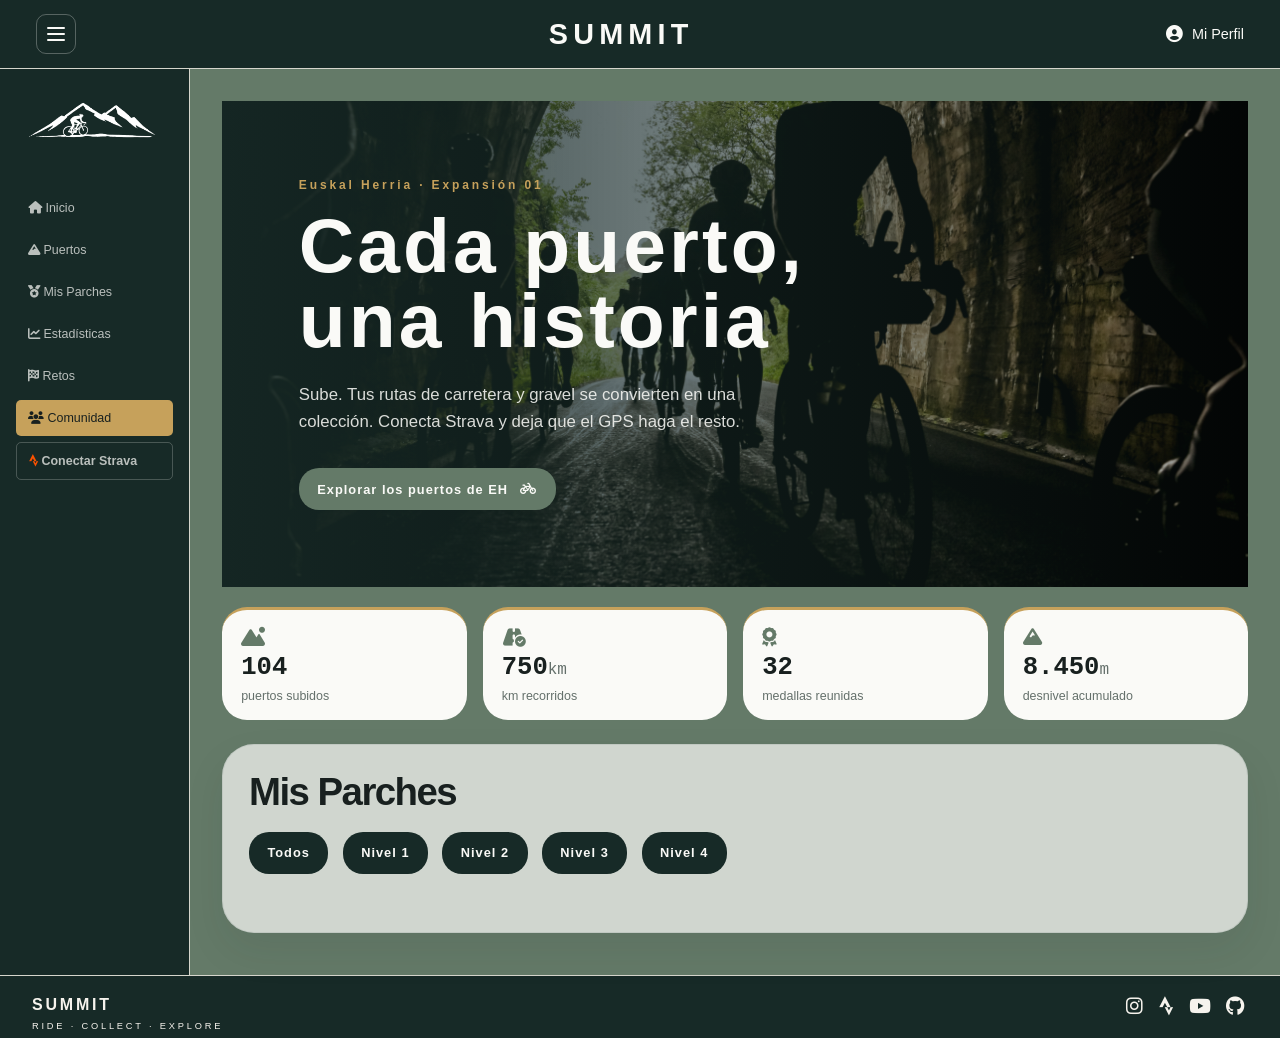
==== src/comunidad/comunidad.html @ 613aec41 "👍" ====
<!DOCTYPE html>

<html>

<head>
    <title>SUMMIT</title>
    <link rel="icon" href="../../images/logo/summit_logo_filled.png">
    <link rel="stylesheet" href="stylesComunidad.css">
    <link rel="stylesheet" href="https://cdnjs.cloudflare.com/ajax/libs/font-awesome/6.5.2/css/all.min.css">
</head>

<body>
    <header>
        <button class="menu-toggle" type="button" aria-label="Abrir menú" aria-expanded="false">
            <span></span>
            <span></span>
            <span></span>
        </button>

        <div class="titulo_header">
            <h1>SUMMIT</h1>
        </div>

        <div class="miPerfil_header">
            <i class="fa-solid fa-circle-user"></i>
            <p>Mi Perfil</p>
        </div>
    </header>

    <main>
        <aside class="sidebar">
            <div class="logo">
                <img class="logo_sidebar" src="../../images/logo/summit_logo3.png">
            </div>
            <div class="links">
                <a href="../inicio/indexInicio.html" aria-current="page">
                    <i class="fa-solid fa-house"></i>
                    <span>Inicio</span>
                </a>
                <a href="../puertos/puertos.html" target="_self">
                    <i class="fa-solid fa-mountain"></i>
                    <span>Puertos</span>
                </a>

                <a href="#">
                    <i class="fa-solid fa-medal"></i>
                    <span>Mis Parches</span>
                </a>

                <a href="#">
                    <i class="fa-solid fa-chart-line"></i>
                    <span>Estadísticas</span>
                </a>

                <a href="../retos/retos.html">
                    <i class="fa-solid fa-flag-checkered"></i>
                    <span>Retos</span>
                </a>

                <a class="is-active" href="#">
                    <i class="fa-solid fa-users"></i>
                    <span>Comunidad</span>
                </a>

                <a class="sidebar-strava" href="https://www.strava.com" aria-label="Conectar Strava" target="_blank">
                    <i class="fa-brands fa-strava"></i>
                    <span>Conectar Strava</span>
                </a>
            </div>
        </aside>

        <section class="main-content">
            <div class="banner">
                <p class="banner-kicker">Euskal Herria · Expansión 01</p>
                <h1>Cada puerto,<br>una historia</h1>
                <p class="banner-copy">Sube. Tus rutas de carretera y gravel se convierten en una
                    colección. Conecta Strava y deja que el GPS haga el resto.</p>
                <a class="banner-button" href="../puertos/puertos.html" target="_self">Explorar los puertos de EH <i
                        class="fa-solid fa-bicycle"></i></a>
            </div>

            <div class="recuadros" id="stats">
                <div class="stat-tile">
                    <i class="fa-solid fa-mountain-sun"></i>
                    <span class="stat-valor">104</span>
                    <span class="stat-label">puertos subidos</span>
                </div>

                <div class="stat-tile">
                    <i class="fa-solid fa-road-circle-check"></i>
                    <span class="stat-valor">750<small>km</small></span>
                    <span class="stat-label">km recorridos</span>
                </div>

                <div class="stat-tile">
                    <i class="fa-solid fa-award"></i>
                    <span class="stat-valor">32</span>
                    <span class="stat-label">medallas reunidas</span>
                </div>

                <div class="stat-tile">
                    <i class="fa-solid fa-mountain"></i>
                    <span class="stat-valor">8.450<small>m</small></span>
                    <span class="stat-label">desnivel acumulado</span>
                </div>
            </div>

            <div class="miColeccion">
                <div class="misParches">
                    <h2>Mis Parches</h2>
                    <div class="filtroNiveles">
                        <a class="levelAll-button" href="#todos">Todos</a>
                        <a class="levelOne-button" href="#nivel1">Nivel 1</a>
                        <a class="levelTwo-button" href="#nivel2">Nivel 2</a>
                        <a class="levelThree-button" href="#nivel3">Nivel 3</a>
                        <a class="levelFour-button" href="#nivel4">Nivel 4</a>
                    </div>

                    <div class="parches" id="parchesContainer" aria-live="polite"></div>
                </div>
            </div>
        </section>


    </main>

    <footer>
        <h1>SUMMIT</h1>
        <p>RIDE · COLLECT · EXPLORE</p>

        <div class="social-links">
            <a href="https://www.instagram.com" aria-label="Instagram" target="_blank">
                <i class="fa-brands fa-instagram"></i>
            </a>

            <a href="https://www.strava.com" aria-label="strava" target="blank">
                <i class="fa-brands fa-strava"></i>
            </a>

            <a href="https://www.youtube.com" aria-label="youtube" target="_blank">
                <i class="fa-brands fa-youtube"></i>
            </a>

            <a href="https://github.com/maialenBarredo" aria-label="github" target="_blank">
                <i class="fa-brands fa-github"></i>
            </a>
        </div>
    </footer>
    <script src="app.js"></script>
</body>

</html>
---- src/comunidad/stylesComunidad.css ----
:root {
    /* Se define la raíz del documento para guardar variables globales reutilizables. */
    /* COLORES PRINCIPALES */
    /* Agrupa los colores base del tema principal. */

    --color-forest: #172A27;
    /* Verde oscuro principal usado en los fondos de la app. */
    --color-mountain: #647A68;
    /* Verde medio para fondos secundarios o áreas de contenido. */
    --color-stone: #8B918C;
    /* Color gris cálido para detalles y elementos neutros. */
    --color-cream: #F3F1EA;
    /* Fondo claro tipo crema del diseño. */
    --color-snow: #FAFAF7;
    /* Blanco casi puro para texto sobre fondos oscuros. */
    --color-charcoal: #18201F;
    /* Color casi negro para texto principal. */


    /* COLORES DE ACENTO */
    /* Se definen tonos de acento para destacados visuales. */

    --color-terracotta: #C97852;
    /* Terracota para elementos de alerta o contraste. */
    --color-ochre: #C6A15B;
    /* Ocre para puntos de atención más suaves. */


    /* NIVELES DE PUERTOS */
    /* Colores asociados a dificultad de rutas o puertos. */

    --level-1: #8FA58A;
    /* Iniciación */
    /* Verde claro para nivel de inicio. */
    --level-2: #718EA3;
    /* Regular */
    /* Azul grisáceo para nivel medio. */
    --level-3: #C97852;
    /* Duro */
    /* Terracota para nivel difícil. */
    --level-4: #873F3F;
    /* Extremo */
    /* Rojo oscuro para nivel extremo. */


    /* TEXTO */
    /* Variables para tipografías y contrastes de texto. */

    --text-primary: #18201F;
    /* Color principal del texto. */
    --text-secondary: #64706B;
    /* Color secundario para textos menos importantes. */
    --text-light: #FAFAF7;
    /* Color claro para textos sobre fondos oscuros. */


    /* FONDOS */
    /* Variables para fondos generales de la interfaz. */

    --background: #F3F1EA;
    /* Fondo base de la página. */
    --surface: #FAFAF7;
    /* Fondo de tarjetas o paneles claros. */
    --surface-dark: #172A27;
    /* Fondo oscuro de paneles o barras. */


    /* BORDES */
    /* Variables para líneas y bordes visuales. */

    --border: #D5D5CC;
    /* Borde claro general. */
    --border-dark: #64706B;
    /* Borde más oscuro para contrastes. */


    /* ESTADOS */
    /* Variables para mensajes y estados. */

    --success: #647A68;
    /* Verde para éxito o confirmación. */
    --warning: #C6A15B;
    /* Ocre para advertencias. */
    --danger: #873F3F;
    /* Rojo oscuro para riesgo o error. */

    --font-display: "Baloo 2", "Segoe UI", sans-serif;
    --font-body: "Inter", "Segoe UI", sans-serif;
    --font-mono: "IBM Plex Mono", "Courier New", monospace;
}


body {
    /* Estilo general del documento body. */
    margin: 0;
    /* Elimina el margen predeterminado del navegador. */
    background-color: var(--background);
    /* Usa el color de fondo general definido. */
}

header {
    /* Estilo del encabezado superior de la página. */
    display: flex;
    /* Activa el layout flexible para alinear los elementos en fila. */
    align-items: center;
    /* Centra verticalmente los elementos del encabezado. */
    gap: 0.85rem;
    /* Separación entre los elementos del header. */
    min-height: 68px;
    /* Altura mínima del encabezado. */
    padding: 0 2.25rem;
    /* Espaciado horizontal interno del encabezado. */
    background-color: var(--color-forest);
    /* Fondo oscuro del header. */
    font-family: var(--font-display);
    /* Fuente general del header. */
    border-bottom: 1px solid var(--border);
    /* Línea inferior de separación visual. */
}

.menu-toggle {
    display: inline-flex;
    flex-direction: column;
    align-items: center;
    justify-content: center;
    gap: 0.24rem;
    width: 2.5rem;
    height: 2.5rem;
    padding: 0.5rem;
    border: 1px solid rgba(250, 250, 247, 0.28);
    border-radius: 10px;
    background: transparent;
    cursor: pointer;
    transition: background-color 160ms ease, border-color 160ms ease, transform 160ms ease;
}

.menu-toggle:hover,
.menu-toggle:focus-visible {
    background-color: rgba(250, 250, 247, 0.08);
    border-color: rgba(250, 250, 247, 0.45);
    transform: translateY(-1px);
}

.menu-toggle:focus-visible {
    outline: 2px solid var(--color-ochre);
    outline-offset: 3px;
}

.menu-toggle span {
    display: block;
    width: 1.15rem;
    height: 2px;
    border-radius: 999px;
    background-color: var(--color-snow);
}


.titulo_header {
    /* Contenedor del título central del header. */
    flex: 1 1 auto;
    /* Ocupa el espacio restante y se adapta al ancho. */
    display: flex;
    /* Activa flexbox para centrar el texto. */
    justify-content: center;
    /* Centra el texto horizontalmente. */
    align-items: center;
    /* Centra el texto verticalmente. */
    text-align: center;
    /* Alinea el texto al centro. */
}

.titulo_header h1 {
    /* Estilo del h1 del título del header. */
    margin: 0;
    /* Elimina el margen superior e inferior del h1. */
    color: var(--color-snow);
    /* Texto blanco claro para contraste. */
    font-size: clamp(1.25rem, 2.5vw, 1.8rem);
    /* Tamaño de fuente adaptable según el ancho. */
    font-weight: 700;
    /* Texto en negrita. */
    letter-spacing: 0.18em;
    /* Espaciado entre letras para un estilo editorial. */
}

.miPerfil_header {
    /* Contenedor del texto e icono de Mi Perfil en la derecha. */
    flex: 0 0 auto;
    /* Evita que el bloque se estire demasiado. */
    margin-left: auto;
    /* Empuja este bloque a la parte derecha del header. */
    display: flex;
    /* Pone el icono y el texto en una fila. */
    align-items: center;
    /* Alinea verticalmente icono y texto. */
    gap: 0.55rem;
    /* Separación entre el icono y el texto. */
    color: var(--color-snow);
    /* Hace visible el contenido con color blanco. */

}

.miPerfil_header i {
    /* Estilo del icono del perfil. */
    font-size: 1.05rem;
    /* Tamaño del icono. */
    color: var(--color-snow);
    /* Icono blanco para contrastar con el fondo oscuro. */
    line-height: 1;
    /* Ajusta la altura de línea del icono. */
}

.miPerfil_header p {
    /* Estilo del texto Mi Perfil. */
    margin: 0;
    /* Quita el margen por defecto. */
    color: var(--color-snow);
    /* Color blanco para el texto. */
    font-size: 0.9rem;
    /* Tamaño de texto pequeño y legible. */
}

.miPerfil_header:hover {
    /* Efecto al pasar el cursor sobre Mi Perfil. */
    color: var(--text-light);
    /* Mantiene el texto claro. */
    background-color: rgba(250, 250, 247, 0.12);
    /* Fondo sutil al hacer hover. */
}

@media (max-width: 600px) {

    /* Ajustes para pantallas pequeñas. */
    header {
        /* Reduce el alto y el padding del header en móviles. */
        min-height: 72px;
        /* Altura mínima menor para pantallas pequeñas. */
        padding: 0 1rem;
        /* Reduce el espacio horizontal interno. */
    }

    .logo_headerIMG {
        /* Ajusta el tamaño del logo en versión móvil. */
        width: 20px;
        /* Logo más pequeño para caber mejor. */
    }

    .sidebar {
        /* Ajusta la sidebar en pantallas chicas. */
        width: 120px;
        /* Reduce el ancho de la barra lateral. */
        padding: 18px 12px;
        /* Ajusta el padding para el espacio disponible. */
    }
}

main {
    /* Contenedor principal del contenido central. */
    margin: 0;
    /* Quita el margen por defecto. */
    min-height: calc(100vh - 150px);
    /* Calcula la altura restante de la pantalla. */

    display: flex;
    /* Coloca los elementos del main en fila. */

    background-color: var(--color-mountain);
    /* Fondo verde medio para la zona principal. */
    color: var(--text-primary);
    /* Color de texto principal del contenido. */
    font-family: var(--font-body);
    /* Fuente de la mayoría del contenido. */
}

.sidebar {
    /* Barra lateral izquierda. */
    width: 190px;
    /* Ancho fijo de la sidebar. */
    min-height: calc(100vh - 150px);
    /* Altura mínima para llenar el espacio disponible. */

    background-color: var(--color-forest);
    /* Fondo oscuro de la sidebar. */
    color: var(--text-light);
    /* Texto claro dentro del menú lateral. */

    padding: 22px 16px;
    /* Espaciado interno de la sidebar. */

    box-sizing: border-box;
    /* Incluye padding y border en el ancho total. */
    border-right: 1px solid var(--border);
    /* Línea inferior de separación visual. */
    font-family: var(--font-display);

}

.logo {
    /* Contenedor del logo de la sidebar. */
    width: 100%;
    /* Ocupa todo el ancho disponible. */
}

.logo_sidebar {
    /* Imagen del logo dentro de la sidebar. */
    display: block;
    /* Hace que la imagen quede como bloque. */
    width: 88%;
    /* Ajusta el ancho del logo de la sidebar. */
    margin: 0 auto;
    /* Centra la imagen horizontalmente. */
}

.links {
    /* Contenedor de los enlaces del menú lateral. */
    display: flex;
    /* La lista se organiza en columna. */
    flex-direction: column;
    /* Apila los enlaces verticalmente. */
    gap: 0.35rem;
    /* Espacio entre cada enlace. */
    margin-top: 2.25rem;
    /* Separa del logo superior. */
}

.links a {
    /* Estilo de cada enlace del menú lateral. */
    display: block;
    /* Hace que cada enlace tenga bloque propio. */
    color: rgba(250, 250, 247, 0.72);
    /* Texto casi blanco con transparencia. */
    text-decoration: none;
    /* Elimina el subrayado de links. */
    padding: 0.7rem 0.75rem;
    /* Espaciado interior de cada item. */
    border-radius: 5px;
    /* Bordes redondeados suaves. */
    font-size: 0.78rem;
    /* Tamaño pequeño de texto. */
    transition: background-color 160ms ease, color 160ms ease;
    /* Transición visual al hover. */
}

.links a:hover {
    /* Efecto al pasar el mouse por un enlace. */
    color: var(--text-light);
    /* Texto blanco más intenso. */
    background-color: var(--color-ochre);
    /* Fondo semi transparente al resaltar. */
}

.links a:focus-visible {
    color: var(--text-light);
    background-color: rgba(250, 250, 247, 0.1);
}


.links a.is-active {
    background-color: var(--color-ochre);
    color: var(--color-charcoal);
}

.links a.is-active:hover {
    background-color: var(--color-ochre);
    color: var(--color-charcoal);
}

.sidebar-strava {
    margin-top: auto;
    display: flex;
    align-items: center;
    justify-content: center;
    gap: 0.55rem;
    padding: 0.75rem;
    border-radius: 8px;
    border: 1px solid rgba(250, 250, 247, 0.22);
    color: var(--text-light);
    text-decoration: none;
    font-size: 0.8rem;
    font-weight: 600;
    transition: border-color 160ms ease, background-color 160ms ease;
}

.sidebar-strava i {
    color: #FC5200;
}

.sidebar-strava:hover,
.sidebar-strava:focus-visible {
    background-color: rgba(250, 250, 247, 0.08);
    border-color: var(--color-ochre);
}


.main-content {
    /* Contenedor general para el contenido principal. */
    flex: 1;
    /* Ocupa el espacio restante del layout. */
    padding: 32px;
    /* Espacio interior para el contenido. */
}

.main-content h1 {
    color: var(--color-snow);
}

.banner {
    min-height: 460px;
    padding: clamp(2rem, 6vw, 5rem);
    box-sizing: border-box;
    display: flex;
    flex-direction: column;
    justify-content: center;
    align-items: flex-start;
    position: relative;
    overflow: hidden;
    background-image: linear-gradient(90deg, rgba(23, 42, 39, 0.9) 0%, rgba(23, 42, 39, 0.52) 56%, rgba(23, 42, 39, 0.12) 100%), url(../../images/photo/fotoBanner.jpg);
    background-size: cover;
    background-position: center;
    color: var(--color-snow);
}

.banner-kicker {
    margin: 0 0 1rem;
    color: var(--color-ochre);
    font-size: 0.75rem;
    font-weight: 700;
    letter-spacing: 0.24em;
}

.banner h1 {
    margin: 0;
    font-size: clamp(2.5rem, 6vw, 5.5rem);
    line-height: 0.98;
    letter-spacing: 0.04em;
}

.banner-copy {
    max-width: 29rem;
    margin: 1.5rem 0 2rem;
    color: rgba(250, 250, 247, 0.86);
    font-size: 1.05rem;
    line-height: 1.6;
}

.banner-button {
    display: inline-flex;
    align-items: center;
    gap: 0.75rem;
    padding: 0.85rem 1.15rem;
    background-color: var(--color-mountain);
    color: var(--color-snow);
    text-decoration: none;
    font-size: 0.8rem;
    font-weight: 700;
    letter-spacing: 0.08em;
    transition: background-color 160ms ease, transform 160ms ease;
    border-radius: 20px;
}

.banner-button:hover {
    background-color: var(--color-forest);
    transform: translateY(-2px);
}

.recuadros {
    display: grid;
    grid-template-columns: repeat(4, minmax(0, 1fr));
    gap: 1rem;
    margin-top: 1.25rem;
}

.stat-tile {
    display: flex;
    flex-direction: column;
    gap: 0.4rem;
    background-color: var(--surface);
    border-top: 3px solid var(--color-ochre);
    padding: 1.1rem 1.2rem;
    box-shadow: var(--shadow-suave);
    border-radius: 25px;
}

.stat-tile i {
    color: var(--color-mountain);
    font-size: 1.2rem;
}

.stat-valor {
    font-family: var(--font-mono);
    font-size: 1.6rem;
    font-weight: 600;
    color: var(--text-primary);
}

.stat-valor small {
    font-size: 1rem;
    font-weight: 500;
    color: var(--text-secondary);
}

.stat-label {
    font-size: 0.78rem;
    color: var(--text-secondary);
}

@media (max-width: 700px) {
    .recuadros {
        grid-template-columns: 1fr;
    }
}

.levelAll-button,
.levelOne-button,
.levelTwo-button,
.levelThree-button,
.levelFour-button {
    display: inline-flex;
    align-items: center;
    gap: 0.75rem;
    padding: 0.85rem 1.15rem;
    background-color: var(--surface-dark);
    color: var(--color-snow);
    text-decoration: none;
    font-size: 0.8rem;
    font-weight: 700;
    letter-spacing: 0.08em;
    transition: background-color 160ms ease, transform 160ms ease;
    border-radius: 20px;
}

.levelAll-button:hover {
    background-color: var(--border-dark);
    color: #18201F
}

.levelOne-button:hover {
    background-color: var(--level-1);
}

.levelTwo-button:hover {
    background-color: var(--level-2);
}

.levelThree-button:hover {
    background-color: var(--level-3);
}

.levelFour-button:hover {
    background-color: var(--level-4);
}

.levelAll-button.is-active {
    background-color: var(--border-dark);
    color: #18201F;
}

.levelOne-button.is-active {
    background-color: var(--level-1);
}

.levelTwo-button.is-active {
    background-color: var(--level-2);
}

.levelThree-button.is-active {
    background-color: var(--level-3);
}

.levelFour-button.is-active {
    background-color: var(--level-4);
}

.misParches {
    display: flex;
    flex-direction: column;
    gap: 1rem;
    width: 100%;
    background: rgba(250, 250, 247, 0.72);
    border: 1px solid rgba(23, 42, 39, 0.08);
    border-radius: 32px;
    padding: 28px 26px 26px;
    margin: 10px auto;
    box-sizing: border-box;
    box-shadow: 0 18px 40px rgba(23, 42, 39, 0.08);
}

.misParches h2 {
    margin: 0;
    font-family: var(--font-display);
    font-size: clamp(2.1rem, 3vw, 3.1rem);
    line-height: 1;
    color: var(--text-primary);
    letter-spacing: -0.04em;
}

.filtroNiveles {
    display: flex;
    flex-wrap: wrap;
    gap: 0.9rem;
    margin-top: 0.25rem;
}

.miColeccion {
    display: block;
    width: 100%;
    margin-top: 1.5rem;
}

.parches {
    display: grid;
    grid-template-columns: repeat(3, minmax(150px, 1fr));
    gap: 1.5rem;
    width: 100%;
    margin-top: 1rem;
}

.puerto {
    min-height: 260px;
    width: 100%;
    perspective: 1000px;
    cursor: pointer;
    box-sizing: border-box;
}

.puerto[data-nivel="1"] .puertoCara {
    border-top: 4px solid var(--level-1);
}

.puerto[data-nivel="2"] .puertoCara {
    border-top: 4px solid var(--level-2);
}

.puerto[data-nivel="3"] .puertoCara {
    border-top: 4px solid var(--level-3);
}

.puerto[data-nivel="4"] .puertoCara {
    border-top: 4px solid var(--level-4);
}

.puerto:hover .puertoCard,
.puerto:focus-visible .puertoCard {
    transform: translateY(-4px);
    box-shadow: 0 24px 40px rgba(23, 42, 39, 0.12);
}

.puerto:focus-visible {
    outline: 3px solid var(--color-ochre);
    outline-offset: 4px;
    border-radius: 28px;
}

.puertoCard {
    position: relative;
    width: 100%;
    min-height: 260px;
    transform-style: preserve-3d;
    transition: transform 500ms ease, box-shadow 180ms ease;
}

.puerto.is-flipped .puertoCard {
    transform: rotateY(180deg);
}

.puertoCara {
    position: absolute;
    inset: 0;
    display: flex;
    flex-direction: column;
    align-items: center;
    justify-content: flex-start;
    padding: 1rem 0.8rem 1.1rem;
    border: 1px solid rgba(23, 42, 39, 0.08);
    border-radius: 28px;
    box-shadow: 0 18px 30px rgba(23, 42, 39, 0.08);
    box-sizing: border-box;
    backface-visibility: hidden;
}

.puertoFrontal {
    background: linear-gradient(180deg, rgba(250, 250, 247, 0.86), rgba(236, 239, 234, 0.9));
}

.puertoTrasero {
    justify-content: center;
    gap: 0.55rem;
    padding: 1.5rem;
    background: var(--color-forest);
    color: var(--color-snow);
    transform: rotateY(180deg);
    text-align: center;
}

.puertoTrasero h3 {
    max-width: 15rem;
    margin: 0;
    font-family: var(--font-display);
    font-size: 1.15rem;
    line-height: 1.2;
}

.puertoBackKicker,
.puertoBackHint {
    color: var(--color-ochre);
    font-size: 0.63rem;
    font-weight: 700;
    letter-spacing: 0.12em;
    text-transform: uppercase;
}

.puertoBackHint {
    margin-top: 0.25rem;
    color: rgba(250, 250, 247, 0.62);
    font-size: 0.58rem;
}

.puertoDetalle {
    display: grid;
    grid-template-columns: repeat(2, 1fr);
    gap: 0.7rem 1rem;
    width: 100%;
    margin: 0.3rem 0 0;
}

.puertoDetalle div {
    display: flex;
    flex-direction: column;
    gap: 0.15rem;
}

.puertoDetalle dt {
    color: rgba(250, 250, 247, 0.62);
    font-size: 0.62rem;
    text-transform: uppercase;
}

.puertoDetalle dd {
    margin: 0;
    color: var(--color-snow);
    font-family: var(--font-mono);
    font-size: 0.75rem;
}

.puertoLogoWrap {
    width: 100%;
    display: flex;
    justify-content: center;
    align-items: center;
    min-height: 150px;
}

.chapa {
    width: 76%;
    max-width: 180px;
    height: auto;
    display: block;
    object-fit: contain;
    filter: drop-shadow(0 8px 14px rgba(23, 42, 39, 0.12));
}

.puertoInfo {
    width: 100%;
    margin-top: 0.75rem;
    text-align: center;
}

.puertoInfo h3 {
    margin: 0;
    color: var(--text-primary);
    font-family: var(--font-display);
    font-size: 0.95rem;
    line-height: 1.35;
    letter-spacing: -0.02em;
}

.nivelBadge {
    display: inline-block;
    margin: 0.45rem 0 0.3rem;
    padding: 0.28rem 0.6rem;
    background: rgba(100, 122, 104, 0.12);
    color: var(--color-forest);
    border-radius: 999px;
    font-size: 0.68rem;
    font-weight: 700;
    letter-spacing: 0.06em;
    text-transform: uppercase;
}

.puertoInfo p:last-child {
    margin: 0;
    color: var(--text-secondary);
    font-size: 0.72rem;
    line-height: 1.5;
}

#parcheNivel1,
#parcheNivel2 {
    width: 100%;
    max-width: 230px;
    height: auto;
    display: block;
    border-radius: 50% 50% 42% 42% / 44% 44% 56% 56%;
    box-shadow: 0 12px 18px rgba(23, 42, 39, 0.12);
    border: 4px solid rgba(250, 250, 247, 0.75);
    background: #fff;
}

@media (max-width: 900px) {
    .parches {
        grid-template-columns: repeat(2, minmax(150px, 1fr));
    }
}

@media (max-width: 520px) {
    .parches {
        grid-template-columns: 1fr;
    }
}

@media (max-width: 520px) {
    .parches {
        grid-template-columns: 1fr;
    }

    .estadisticas {
        grid-template-columns: 1fr;
    }
}


footer {
    /* Estilo del pie de página. */
    padding: 1.25rem 2rem;
    /* Espaciado interno del footer. */
    background: var(--color-forest);
    /* Fondo oscuro del footer. */
    color: #f6f3ed;
    /* Color claro del texto del footer. */
    font-family: var(--font-display);
    /* Fuente del texto del footer. */
    font-weight: 500;
    /* Grosor medio para el texto. */
    letter-spacing: 0.25em;
    /* Espaciado amplio entre letras. */
    font-size: 0.7rem;
    /* Tamaño pequeño del texto. */
    border-top: 1px solid var(--border);
    /* Borde superior visual. */
    display: flex;
    /* Activa flex para controlar distribución interna. */
    flex-direction: column;
    /* Coloca los elementos apilados verticalmente. */
    align-items: flex-start;
    /* Alinea el contenido a la izquierda. */
}

footer h1,
footer p {
    /* Elimina el margen de los encabezados y párrafos del footer. */
    margin: 0;
    /* Quita márgenes por defecto. */
}

footer h1 {
    /* Tamaño del título del footer. */
    font-size: 1rem;
    /* Texto de tamaño medio. */
}

footer p {
    /* Estilo del texto de lema del footer. */
    margin-top: 0.45rem;
    /* Separación superior del lema con respecto al título. */
    font-size: 0.58rem;
    /* Tamaño pequeño del lema. */
}

footer .social-links {
    /* Contenedor de iconos sociales del footer. */
    margin-left: auto;
    /* Empuja el bloque hacia la derecha. */
    display: flex;
    /* Coloca los iconos en fila. */
    gap: 0.8rem;
    /* Separación entre iconos. */
    align-items: center;
    /* Centra los iconos verticalmente. */
    margin-top: -2.2rem;
    /* Sube el bloque para alinearlo visualmente con el resto del footer. */
}

footer .social-links a {
    /* Estilo de cada enlace de redes sociales. */
    color: #f6f3ed;
    /* Los iconos se muestran blancos. */
    font-size: 1.2rem;
    /* Tamaño visible de los iconos. */
    text-decoration: none;
    /* Elimina el subrayado de los enlaces. */
    transition: opacity 0.2s ease;
    /* Transición suave de brillo al pasar el mouse. */
}

footer .social-links a:hover {
    /* Efecto al pasar el ratón por un icono social. */
    opacity: 0.8;
    /* Reduce la opacidad para dar feedback visual. */
}
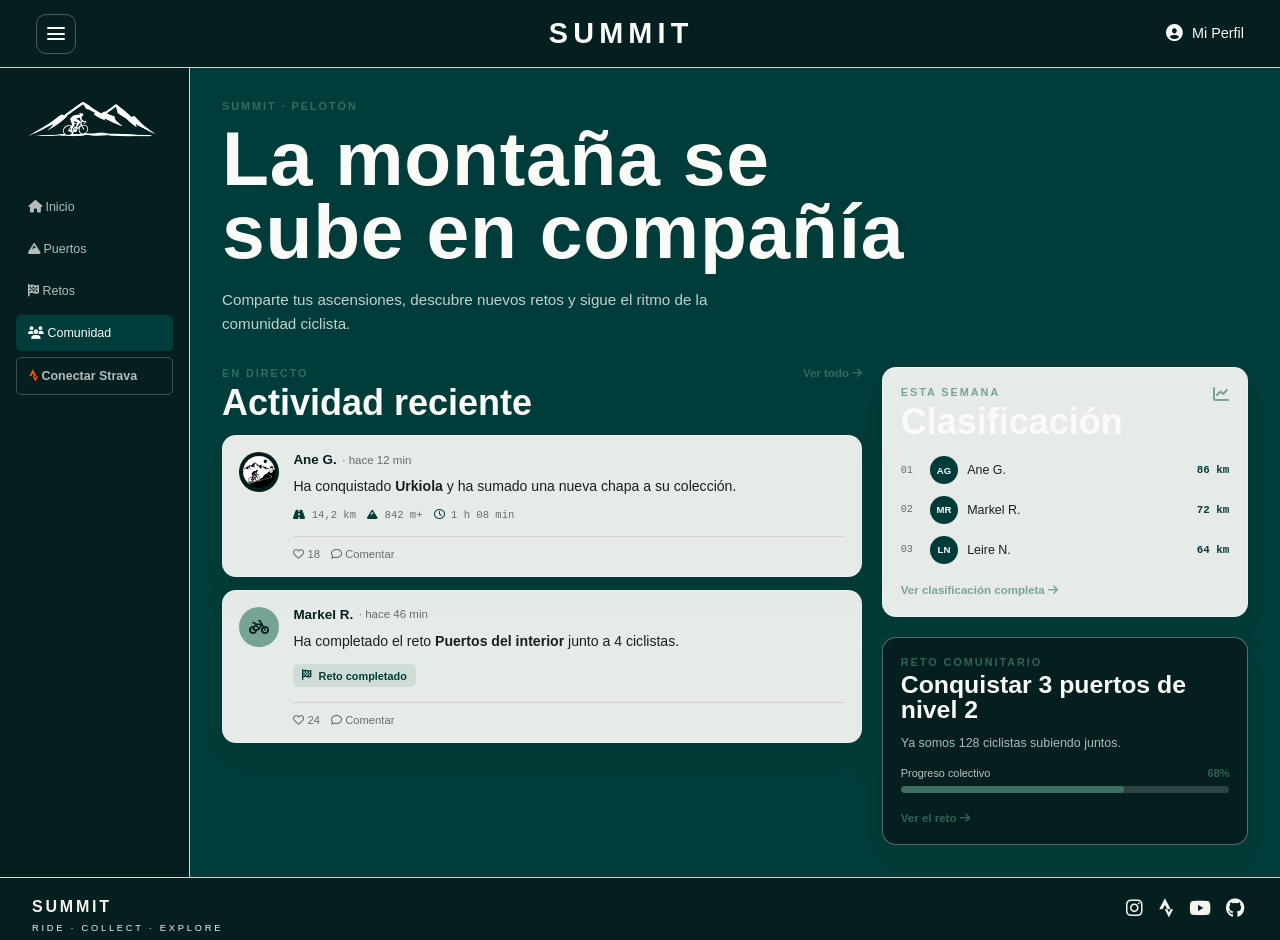
==== commit 3e509441: "phone visualization" ====
--- a/src/comunidad/comunidad.html
+++ b/src/comunidad/comunidad.html
@@ -4,7 +4,10 @@
 
 <head>
     <title>SUMMIT</title>
+    <!-- Permite que el diseño use el ancho real de la pantalla del móvil. -->
+    <meta name="viewport" content="width=device-width, initial-scale=1.0">
     <link rel="icon" href="../../images/logo/summit_logo_filled.png">
+    <link rel="stylesheet" href="../general.css">
     <link rel="stylesheet" href="stylesComunidad.css">
     <link rel="stylesheet" href="https://cdnjs.cloudflare.com/ajax/libs/font-awesome/6.5.2/css/all.min.css">
 </head>
@@ -42,15 +45,6 @@
                     <span>Puertos</span>
                 </a>
 
-                <a href="#">
-                    <i class="fa-solid fa-medal"></i>
-                    <span>Mis Parches</span>
-                </a>
-
-                <a href="#">
-                    <i class="fa-solid fa-chart-line"></i>
-                    <span>Estadísticas</span>
-                </a>
 
                 <a href="../retos/retos.html">
                     <i class="fa-solid fa-flag-checkered"></i>
@@ -70,54 +64,69 @@
         </aside>
 
         <section class="main-content">
-            <div class="banner">
-                <p class="banner-kicker">Euskal Herria · Expansión 01</p>
-                <h1>Cada puerto,<br>una historia</h1>
-                <p class="banner-copy">Sube. Tus rutas de carretera y gravel se convierten en una
-                    colección. Conecta Strava y deja que el GPS haga el resto.</p>
-                <a class="banner-button" href="../puertos/puertos.html" target="_self">Explorar los puertos de EH <i
-                        class="fa-solid fa-bicycle"></i></a>
+            <div class="community-heading">
+                <p class="community-kicker">SUMMIT · PELOTÓN</p>
+                <h1>La montaña se<br>sube en compañía</h1>
+                <p>Comparte tus ascensiones, descubre nuevos retos y sigue el ritmo de la comunidad ciclista.</p>
             </div>
 
-            <div class="recuadros" id="stats">
-                <div class="stat-tile">
-                    <i class="fa-solid fa-mountain-sun"></i>
-                    <span class="stat-valor">104</span>
-                    <span class="stat-label">puertos subidos</span>
-                </div>
-
-                <div class="stat-tile">
-                    <i class="fa-solid fa-road-circle-check"></i>
-                    <span class="stat-valor">750<small>km</small></span>
-                    <span class="stat-label">km recorridos</span>
-                </div>
-
-                <div class="stat-tile">
-                    <i class="fa-solid fa-award"></i>
-                    <span class="stat-valor">32</span>
-                    <span class="stat-label">medallas reunidas</span>
-                </div>
-
-                <div class="stat-tile">
-                    <i class="fa-solid fa-mountain"></i>
-                    <span class="stat-valor">8.450<small>m</small></span>
-                    <span class="stat-label">desnivel acumulado</span>
-                </div>
-            </div>
-
-            <div class="miColeccion">
-                <div class="misParches">
-                    <h2>Mis Parches</h2>
-                    <div class="filtroNiveles">
-                        <a class="levelAll-button" href="#todos">Todos</a>
-                        <a class="levelOne-button" href="#nivel1">Nivel 1</a>
-                        <a class="levelTwo-button" href="#nivel2">Nivel 2</a>
-                        <a class="levelThree-button" href="#nivel3">Nivel 3</a>
-                        <a class="levelFour-button" href="#nivel4">Nivel 4</a>
+            <div class="community-layout">
+                <section class="community-feed" aria-labelledby="actividad-title">
+                    <div class="section-heading">
+                        <div>
+                            <p class="section-kicker">EN DIRECTO</p>
+                            <h2 id="actividad-title">Actividad reciente</h2>
+                        </div>
+                        <a class="text-link" href="#actividad">Ver todo <i class="fa-solid fa-arrow-right"></i></a>
                     </div>
 
-                    <div class="parches" id="parchesContainer" aria-live="polite"></div>
-                </div>
+                    <article class="activity-card">
+                        <div class="activity-avatar"><img src="../../images/logo/summit_logo_filled.png" alt="Avatar de Ane"></div>
+                        <div class="activity-content">
+                            <div class="activity-meta"><strong>Ane G.</strong><span>· hace 12 min</span></div>
+                            <p>Ha conquistado <strong>Urkiola</strong> y ha sumado una nueva chapa a su colección.</p>
+                            <div class="activity-stats"><span><i class="fa-solid fa-road"></i> 14,2 km</span><span><i class="fa-solid fa-mountain"></i> 842 m+</span><span><i class="fa-regular fa-clock"></i> 1 h 08 min</span></div>
+                            <div class="activity-actions"><a href="#aplaudir"><i class="fa-regular fa-heart"></i> 18</a><a href="#comentar"><i class="fa-regular fa-comment"></i> Comentar</a></div>
+                        </div>
+                    </article>
+
+                    <article class="activity-card">
+                        <div class="activity-avatar activity-avatar-alt"><i class="fa-solid fa-bicycle"></i></div>
+                        <div class="activity-content">
+                            <div class="activity-meta"><strong>Markel R.</strong><span>· hace 46 min</span></div>
+                            <p>Ha completado el reto <strong>Puertos del interior</strong> junto a 4 ciclistas.</p>
+                            <div class="activity-badge"><i class="fa-solid fa-flag-checkered"></i> Reto completado</div>
+                            <div class="activity-actions"><a href="#aplaudir"><i class="fa-regular fa-heart"></i> 24</a><a href="#comentar"><i class="fa-regular fa-comment"></i> Comentar</a></div>
+                        </div>
+                    </article>
+                </section>
+
+                <aside class="community-side">
+                    <section class="community-panel" aria-labelledby="ranking-title">
+                        <div class="section-heading">
+                            <div>
+                                <p class="section-kicker">ESTA SEMANA</p>
+                                <h2 id="ranking-title">Clasificación</h2>
+                            </div>
+                            <i class="fa-solid fa-chart-line panel-icon"></i>
+                        </div>
+                        <ol class="ranking-list">
+                            <li><span class="ranking-position">01</span><span class="ranking-avatar">AG</span><span class="ranking-name">Ane G.</span><strong>86 km</strong></li>
+                            <li><span class="ranking-position">02</span><span class="ranking-avatar">MR</span><span class="ranking-name">Markel R.</span><strong>72 km</strong></li>
+                            <li><span class="ranking-position">03</span><span class="ranking-avatar">LN</span><span class="ranking-name">Leire N.</span><strong>64 km</strong></li>
+                        </ol>
+                        <a class="panel-link" href="#ranking">Ver clasificación completa <i class="fa-solid fa-arrow-right"></i></a>
+                    </section>
+
+                    <section class="community-panel challenge-panel" aria-labelledby="challenge-title">
+                        <p class="section-kicker">RETO COMUNITARIO</p>
+                        <h2 id="challenge-title">Conquistar 3 puertos de nivel 2</h2>
+                        <p class="challenge-copy">Ya somos 128 ciclistas subiendo juntos.</p>
+                        <div class="progress-label"><span>Progreso colectivo</span><strong>68%</strong></div>
+                        <div class="progress-track"><span></span></div>
+                        <a class="challenge-link" href="#reto">Ver el reto <i class="fa-solid fa-arrow-right"></i></a>
+                    </section>
+                </aside>
             </div>
         </section>
 
--- a/src/general.css
+++ b/src/general.css
@@ -0,0 +1,345 @@
+:root {
+    --color-forest: #051F20;
+    --color-mountain: #003D3A;
+    --color-stone: #2E3A38;
+    --color-cream: #F3F1EA;
+    --color-snow: #FAFAF7;
+    --color-charcoal: #18201F;
+    --color-terracotta: #C97852;
+    --color-ochre: #43856eaf;
+    --level-1: #8FA58A;
+    --level-2: #718EA3;
+    --level-3: #C97852;
+    --level-4: #873F3F;
+    --text-primary: #18201F;
+    --text-secondary: #64706B;
+    --text-light: #FAFAF7;
+    --background: #F3F1EA;
+    --surface: #FAFAF7;
+    --surface-dark: #172A27;
+    --border: #D5D5CC;
+    --border-dark: #64706B;
+    --success: #647A68;
+    --warning: #C6A15B;
+    --danger: #873F3F;
+    --font-display: "Baloo 2", "Segoe UI", sans-serif;
+    --font-body: "Inter", "Segoe UI", sans-serif;
+    --font-mono: "IBM Plex Mono", "Courier New", monospace;
+}
+
+* {
+    box-sizing: border-box;
+}
+
+body {
+    margin: 0;
+    background-color: var(--background);
+}
+
+header {
+    display: flex;
+    align-items: center;
+    gap: 0.85rem;
+    min-height: 68px;
+    padding: 0 2.25rem;
+    background-color: var(--color-forest);
+    font-family: var(--font-display);
+    border-bottom: 1px solid var(--border);
+}
+
+.menu-toggle {
+    display: inline-flex;
+    flex-direction: column;
+    align-items: center;
+    justify-content: center;
+    gap: 0.24rem;
+    width: 2.5rem;
+    height: 2.5rem;
+    padding: 0.5rem;
+    border: 1px solid rgba(250, 250, 247, 0.28);
+    border-radius: 10px;
+    background: transparent;
+    cursor: pointer;
+    transition: background-color 160ms ease, border-color 160ms ease, transform 160ms ease;
+}
+
+.menu-toggle:hover,
+.menu-toggle:focus-visible {
+    background-color: rgba(250, 250, 247, 0.08);
+    border-color: rgba(250, 250, 247, 0.45);
+    transform: translateY(-1px);
+}
+
+.menu-toggle:focus-visible {
+    outline: 2px solid var(--color-ochre);
+    outline-offset: 3px;
+}
+
+.menu-toggle span {
+    display: block;
+    width: 1.15rem;
+    height: 2px;
+    border-radius: 999px;
+    background-color: var(--color-snow);
+}
+
+.logo_headerIMG {
+    display: block;
+    width: 110px;
+    max-width: 100%;
+    height: auto;
+}
+
+.logo_header {
+    flex: 0 0 110px;
+    display: flex;
+    align-items: center;
+    justify-content: center;
+}
+
+.titulo_header {
+    flex: 1 1 auto;
+    display: flex;
+    justify-content: center;
+    align-items: center;
+    text-align: center;
+}
+
+.titulo_header h1 {
+    margin: 0;
+    color: var(--color-snow);
+    font-size: clamp(1.25rem, 2.5vw, 1.8rem);
+    font-weight: 700;
+    letter-spacing: 0.18em;
+}
+
+.miPerfil_header {
+    flex: 0 0 auto;
+    margin-left: auto;
+    display: flex;
+    align-items: center;
+    gap: 0.55rem;
+    color: var(--color-snow);
+}
+
+.miPerfil_header i {
+    font-size: 1.05rem;
+    color: var(--color-snow);
+    line-height: 1;
+}
+
+.miPerfil_header p {
+    margin: 0;
+    color: var(--color-snow);
+    font-size: 0.9rem;
+}
+
+.miPerfil_header:hover {
+    color: var(--text-light);
+    background-color: rgba(250, 250, 247, 0.12);
+}
+
+main {
+    margin: 0;
+    min-height: calc(100vh - 150px);
+    display: flex;
+    background-color: var(--color-mountain);
+    color: var(--text-primary);
+    font-family: var(--font-body);
+}
+
+.sidebar {
+    width: 190px;
+    min-height: calc(100vh - 150px);
+    flex: 0 0 190px;
+    transition: flex-basis 220ms ease, width 220ms ease, padding 220ms ease, opacity 220ms ease, transform 220ms ease, border-width 220ms ease;
+    background-color: var(--color-forest);
+    color: var(--text-light);
+    padding: 22px 16px;
+    border-right: 1px solid var(--border);
+}
+
+.logo {
+    width: 100%;
+}
+
+.logo_sidebar {
+    display: block;
+    width: 88%;
+    margin: 0 auto;
+}
+
+.links {
+    display: flex;
+    flex-direction: column;
+    gap: 0.35rem;
+    margin-top: 2.25rem;
+}
+
+.links a {
+    display: block;
+    color: rgba(250, 250, 247, 0.72);
+    text-decoration: none;
+    padding: 0.7rem 0.75rem;
+    border-radius: 5px;
+    font-size: 0.78rem;
+    transition: background-color 160ms ease, color 160ms ease;
+}
+
+.links a:hover,
+.links a:focus-visible {
+    color: var(--text-light);
+    background-color: var(--color-mountain);
+}
+
+.links a:focus-visible {
+    outline: 2px solid var(--color-snow);
+    outline-offset: 2px;
+}
+
+.links a.is-active {
+    color: var(--color-snow);
+    background-color: var(--color-mountain);
+}
+
+.links a.is-active:hover {
+    background-color: var(--color-ochre);
+    color: white;
+}
+
+.sidebar-strava {
+    margin-top: auto;
+    display: flex;
+    align-items: center;
+    justify-content: center;
+    gap: 0.55rem;
+    padding: 0.75rem;
+    border: 1px solid rgba(250, 250, 247, 0.22);
+    border-radius: 8px;
+    color: var(--text-light);
+    text-decoration: none;
+    font-size: 0.8rem;
+    font-weight: 600;
+    transition: border-color 160ms ease, background-color 160ms ease;
+}
+
+.sidebar-strava i {
+    color: #FC5200;
+}
+
+.sidebar-strava:hover,
+.sidebar-strava:focus-visible {
+    background-color: rgba(250, 250, 247, 0.08);
+    border-color: var(--color-ochre);
+}
+
+footer {
+    padding: 1.25rem 2rem;
+    background: var(--color-forest);
+    color: #f6f3ed;
+    font-family: var(--font-display);
+    font-weight: 500;
+    letter-spacing: 0.25em;
+    font-size: 0.7rem;
+    border-top: 1px solid var(--border);
+    display: flex;
+    flex-direction: column;
+    align-items: flex-start;
+}
+
+footer h1,
+footer p {
+    margin: 0;
+}
+
+footer h1 {
+    font-size: 1rem;
+}
+
+footer p {
+    margin-top: 0.45rem;
+    font-size: 0.58rem;
+}
+
+footer .social-links {
+    margin-left: auto;
+    display: flex;
+    gap: 0.8rem;
+    align-items: center;
+    margin-top: -2.2rem;
+}
+
+footer .social-links a {
+    color: #f6f3ed;
+    font-size: 1.2rem;
+    text-decoration: none;
+    transition: opacity 0.2s ease;
+}
+
+footer .social-links a:hover {
+    opacity: 0.8;
+}
+
+@media (max-width: 600px) {
+    body {
+        overflow-x: hidden;
+    }
+
+    main {
+        position: relative;
+        display: block;
+    }
+
+    header {
+        min-height: 60px;
+        padding: 0 0.75rem;
+        gap: 0.5rem;
+    }
+
+    .menu-toggle {
+        width: 2.25rem;
+        height: 2.25rem;
+        padding: 0.4rem;
+        border-radius: 7px;
+    }
+
+    .logo_headerIMG {
+        width: 20px;
+    }
+
+    .sidebar {
+        position: absolute;
+        top: 0;
+        left: 0;
+        z-index: 10;
+        width: 190px;
+        flex-basis: 190px;
+        min-height: 100%;
+        padding: 16px 12px;
+        box-shadow: 12px 0 24px rgba(23, 42, 39, 0.18);
+    }
+
+    .main-content {
+        width: 100%;
+        min-width: 0;
+        padding: 12px;
+    }
+
+    .titulo_header h1 {
+        font-size: 1rem;
+        letter-spacing: 0.1em;
+    }
+
+    .miPerfil_header p {
+        display: none;
+    }
+
+    footer {
+        padding: 0.85rem 0.75rem;
+    }
+
+    footer .social-links {
+        margin-top: 0.8rem;
+        margin-left: 0;
+    }
+}
--- a/src/comunidad/stylesComunidad.css
+++ b/src/comunidad/stylesComunidad.css
@@ -1,231 +1,9 @@
-:root {
-    /* Se define la raíz del documento para guardar variables globales reutilizables. */
-    /* COLORES PRINCIPALES */
-    /* Agrupa los colores base del tema principal. */
-
-    --color-forest: #172A27;
-    /* Verde oscuro principal usado en los fondos de la app. */
-    --color-mountain: #647A68;
-    /* Verde medio para fondos secundarios o áreas de contenido. */
-    --color-stone: #8B918C;
-    /* Color gris cálido para detalles y elementos neutros. */
-    --color-cream: #F3F1EA;
-    /* Fondo claro tipo crema del diseño. */
-    --color-snow: #FAFAF7;
-    /* Blanco casi puro para texto sobre fondos oscuros. */
-    --color-charcoal: #18201F;
-    /* Color casi negro para texto principal. */
-
-
-    /* COLORES DE ACENTO */
-    /* Se definen tonos de acento para destacados visuales. */
-
-    --color-terracotta: #C97852;
-    /* Terracota para elementos de alerta o contraste. */
-    --color-ochre: #C6A15B;
-    /* Ocre para puntos de atención más suaves. */
-
-
-    /* NIVELES DE PUERTOS */
-    /* Colores asociados a dificultad de rutas o puertos. */
-
-    --level-1: #8FA58A;
-    /* Iniciación */
-    /* Verde claro para nivel de inicio. */
-    --level-2: #718EA3;
-    /* Regular */
-    /* Azul grisáceo para nivel medio. */
-    --level-3: #C97852;
-    /* Duro */
-    /* Terracota para nivel difícil. */
-    --level-4: #873F3F;
-    /* Extremo */
-    /* Rojo oscuro para nivel extremo. */
-
-
-    /* TEXTO */
-    /* Variables para tipografías y contrastes de texto. */
-
-    --text-primary: #18201F;
-    /* Color principal del texto. */
-    --text-secondary: #64706B;
-    /* Color secundario para textos menos importantes. */
-    --text-light: #FAFAF7;
-    /* Color claro para textos sobre fondos oscuros. */
-
-
-    /* FONDOS */
-    /* Variables para fondos generales de la interfaz. */
-
-    --background: #F3F1EA;
-    /* Fondo base de la página. */
-    --surface: #FAFAF7;
-    /* Fondo de tarjetas o paneles claros. */
-    --surface-dark: #172A27;
-    /* Fondo oscuro de paneles o barras. */
-
-
-    /* BORDES */
-    /* Variables para líneas y bordes visuales. */
-
-    --border: #D5D5CC;
-    /* Borde claro general. */
-    --border-dark: #64706B;
-    /* Borde más oscuro para contrastes. */
-
-
-    /* ESTADOS */
-    /* Variables para mensajes y estados. */
-
-    --success: #647A68;
-    /* Verde para éxito o confirmación. */
-    --warning: #C6A15B;
-    /* Ocre para advertencias. */
-    --danger: #873F3F;
-    /* Rojo oscuro para riesgo o error. */
-
-    --font-display: "Baloo 2", "Segoe UI", sans-serif;
-    --font-body: "Inter", "Segoe UI", sans-serif;
-    --font-mono: "IBM Plex Mono", "Courier New", monospace;
-}
-
-
 body {
     /* Estilo general del documento body. */
     margin: 0;
     /* Elimina el margen predeterminado del navegador. */
     background-color: var(--background);
     /* Usa el color de fondo general definido. */
-}
-
-header {
-    /* Estilo del encabezado superior de la página. */
-    display: flex;
-    /* Activa el layout flexible para alinear los elementos en fila. */
-    align-items: center;
-    /* Centra verticalmente los elementos del encabezado. */
-    gap: 0.85rem;
-    /* Separación entre los elementos del header. */
-    min-height: 68px;
-    /* Altura mínima del encabezado. */
-    padding: 0 2.25rem;
-    /* Espaciado horizontal interno del encabezado. */
-    background-color: var(--color-forest);
-    /* Fondo oscuro del header. */
-    font-family: var(--font-display);
-    /* Fuente general del header. */
-    border-bottom: 1px solid var(--border);
-    /* Línea inferior de separación visual. */
-}
-
-.menu-toggle {
-    display: inline-flex;
-    flex-direction: column;
-    align-items: center;
-    justify-content: center;
-    gap: 0.24rem;
-    width: 2.5rem;
-    height: 2.5rem;
-    padding: 0.5rem;
-    border: 1px solid rgba(250, 250, 247, 0.28);
-    border-radius: 10px;
-    background: transparent;
-    cursor: pointer;
-    transition: background-color 160ms ease, border-color 160ms ease, transform 160ms ease;
-}
-
-.menu-toggle:hover,
-.menu-toggle:focus-visible {
-    background-color: rgba(250, 250, 247, 0.08);
-    border-color: rgba(250, 250, 247, 0.45);
-    transform: translateY(-1px);
-}
-
-.menu-toggle:focus-visible {
-    outline: 2px solid var(--color-ochre);
-    outline-offset: 3px;
-}
-
-.menu-toggle span {
-    display: block;
-    width: 1.15rem;
-    height: 2px;
-    border-radius: 999px;
-    background-color: var(--color-snow);
-}
-
-
-.titulo_header {
-    /* Contenedor del título central del header. */
-    flex: 1 1 auto;
-    /* Ocupa el espacio restante y se adapta al ancho. */
-    display: flex;
-    /* Activa flexbox para centrar el texto. */
-    justify-content: center;
-    /* Centra el texto horizontalmente. */
-    align-items: center;
-    /* Centra el texto verticalmente. */
-    text-align: center;
-    /* Alinea el texto al centro. */
-}
-
-.titulo_header h1 {
-    /* Estilo del h1 del título del header. */
-    margin: 0;
-    /* Elimina el margen superior e inferior del h1. */
-    color: var(--color-snow);
-    /* Texto blanco claro para contraste. */
-    font-size: clamp(1.25rem, 2.5vw, 1.8rem);
-    /* Tamaño de fuente adaptable según el ancho. */
-    font-weight: 700;
-    /* Texto en negrita. */
-    letter-spacing: 0.18em;
-    /* Espaciado entre letras para un estilo editorial. */
-}
-
-.miPerfil_header {
-    /* Contenedor del texto e icono de Mi Perfil en la derecha. */
-    flex: 0 0 auto;
-    /* Evita que el bloque se estire demasiado. */
-    margin-left: auto;
-    /* Empuja este bloque a la parte derecha del header. */
-    display: flex;
-    /* Pone el icono y el texto en una fila. */
-    align-items: center;
-    /* Alinea verticalmente icono y texto. */
-    gap: 0.55rem;
-    /* Separación entre el icono y el texto. */
-    color: var(--color-snow);
-    /* Hace visible el contenido con color blanco. */
-
-}
-
-.miPerfil_header i {
-    /* Estilo del icono del perfil. */
-    font-size: 1.05rem;
-    /* Tamaño del icono. */
-    color: var(--color-snow);
-    /* Icono blanco para contrastar con el fondo oscuro. */
-    line-height: 1;
-    /* Ajusta la altura de línea del icono. */
-}
-
-.miPerfil_header p {
-    /* Estilo del texto Mi Perfil. */
-    margin: 0;
-    /* Quita el margen por defecto. */
-    color: var(--color-snow);
-    /* Color blanco para el texto. */
-    font-size: 0.9rem;
-    /* Tamaño de texto pequeño y legible. */
-}
-
-.miPerfil_header:hover {
-    /* Efecto al pasar el cursor sobre Mi Perfil. */
-    color: var(--text-light);
-    /* Mantiene el texto claro. */
-    background-color: rgba(250, 250, 247, 0.12);
-    /* Fondo sutil al hacer hover. */
 }
 
 @media (max-width: 600px) {
@@ -272,125 +50,6 @@
     /* Fuente de la mayoría del contenido. */
 }
 
-.sidebar {
-    /* Barra lateral izquierda. */
-    width: 190px;
-    /* Ancho fijo de la sidebar. */
-    min-height: calc(100vh - 150px);
-    /* Altura mínima para llenar el espacio disponible. */
-
-    background-color: var(--color-forest);
-    /* Fondo oscuro de la sidebar. */
-    color: var(--text-light);
-    /* Texto claro dentro del menú lateral. */
-
-    padding: 22px 16px;
-    /* Espaciado interno de la sidebar. */
-
-    box-sizing: border-box;
-    /* Incluye padding y border en el ancho total. */
-    border-right: 1px solid var(--border);
-    /* Línea inferior de separación visual. */
-    font-family: var(--font-display);
-
-}
-
-.logo {
-    /* Contenedor del logo de la sidebar. */
-    width: 100%;
-    /* Ocupa todo el ancho disponible. */
-}
-
-.logo_sidebar {
-    /* Imagen del logo dentro de la sidebar. */
-    display: block;
-    /* Hace que la imagen quede como bloque. */
-    width: 88%;
-    /* Ajusta el ancho del logo de la sidebar. */
-    margin: 0 auto;
-    /* Centra la imagen horizontalmente. */
-}
-
-.links {
-    /* Contenedor de los enlaces del menú lateral. */
-    display: flex;
-    /* La lista se organiza en columna. */
-    flex-direction: column;
-    /* Apila los enlaces verticalmente. */
-    gap: 0.35rem;
-    /* Espacio entre cada enlace. */
-    margin-top: 2.25rem;
-    /* Separa del logo superior. */
-}
-
-.links a {
-    /* Estilo de cada enlace del menú lateral. */
-    display: block;
-    /* Hace que cada enlace tenga bloque propio. */
-    color: rgba(250, 250, 247, 0.72);
-    /* Texto casi blanco con transparencia. */
-    text-decoration: none;
-    /* Elimina el subrayado de links. */
-    padding: 0.7rem 0.75rem;
-    /* Espaciado interior de cada item. */
-    border-radius: 5px;
-    /* Bordes redondeados suaves. */
-    font-size: 0.78rem;
-    /* Tamaño pequeño de texto. */
-    transition: background-color 160ms ease, color 160ms ease;
-    /* Transición visual al hover. */
-}
-
-.links a:hover {
-    /* Efecto al pasar el mouse por un enlace. */
-    color: var(--text-light);
-    /* Texto blanco más intenso. */
-    background-color: var(--color-ochre);
-    /* Fondo semi transparente al resaltar. */
-}
-
-.links a:focus-visible {
-    color: var(--text-light);
-    background-color: rgba(250, 250, 247, 0.1);
-}
-
-
-.links a.is-active {
-    background-color: var(--color-ochre);
-    color: var(--color-charcoal);
-}
-
-.links a.is-active:hover {
-    background-color: var(--color-ochre);
-    color: var(--color-charcoal);
-}
-
-.sidebar-strava {
-    margin-top: auto;
-    display: flex;
-    align-items: center;
-    justify-content: center;
-    gap: 0.55rem;
-    padding: 0.75rem;
-    border-radius: 8px;
-    border: 1px solid rgba(250, 250, 247, 0.22);
-    color: var(--text-light);
-    text-decoration: none;
-    font-size: 0.8rem;
-    font-weight: 600;
-    transition: border-color 160ms ease, background-color 160ms ease;
-}
-
-.sidebar-strava i {
-    color: #FC5200;
-}
-
-.sidebar-strava:hover,
-.sidebar-strava:focus-visible {
-    background-color: rgba(250, 250, 247, 0.08);
-    border-color: var(--color-ochre);
-}
-
 
 .main-content {
     /* Contenedor general para el contenido principal. */
@@ -404,407 +63,6 @@
     color: var(--color-snow);
 }
 
-.banner {
-    min-height: 460px;
-    padding: clamp(2rem, 6vw, 5rem);
-    box-sizing: border-box;
-    display: flex;
-    flex-direction: column;
-    justify-content: center;
-    align-items: flex-start;
-    position: relative;
-    overflow: hidden;
-    background-image: linear-gradient(90deg, rgba(23, 42, 39, 0.9) 0%, rgba(23, 42, 39, 0.52) 56%, rgba(23, 42, 39, 0.12) 100%), url(../../images/photo/fotoBanner.jpg);
-    background-size: cover;
-    background-position: center;
-    color: var(--color-snow);
-}
-
-.banner-kicker {
-    margin: 0 0 1rem;
-    color: var(--color-ochre);
-    font-size: 0.75rem;
-    font-weight: 700;
-    letter-spacing: 0.24em;
-}
-
-.banner h1 {
-    margin: 0;
-    font-size: clamp(2.5rem, 6vw, 5.5rem);
-    line-height: 0.98;
-    letter-spacing: 0.04em;
-}
-
-.banner-copy {
-    max-width: 29rem;
-    margin: 1.5rem 0 2rem;
-    color: rgba(250, 250, 247, 0.86);
-    font-size: 1.05rem;
-    line-height: 1.6;
-}
-
-.banner-button {
-    display: inline-flex;
-    align-items: center;
-    gap: 0.75rem;
-    padding: 0.85rem 1.15rem;
-    background-color: var(--color-mountain);
-    color: var(--color-snow);
-    text-decoration: none;
-    font-size: 0.8rem;
-    font-weight: 700;
-    letter-spacing: 0.08em;
-    transition: background-color 160ms ease, transform 160ms ease;
-    border-radius: 20px;
-}
-
-.banner-button:hover {
-    background-color: var(--color-forest);
-    transform: translateY(-2px);
-}
-
-.recuadros {
-    display: grid;
-    grid-template-columns: repeat(4, minmax(0, 1fr));
-    gap: 1rem;
-    margin-top: 1.25rem;
-}
-
-.stat-tile {
-    display: flex;
-    flex-direction: column;
-    gap: 0.4rem;
-    background-color: var(--surface);
-    border-top: 3px solid var(--color-ochre);
-    padding: 1.1rem 1.2rem;
-    box-shadow: var(--shadow-suave);
-    border-radius: 25px;
-}
-
-.stat-tile i {
-    color: var(--color-mountain);
-    font-size: 1.2rem;
-}
-
-.stat-valor {
-    font-family: var(--font-mono);
-    font-size: 1.6rem;
-    font-weight: 600;
-    color: var(--text-primary);
-}
-
-.stat-valor small {
-    font-size: 1rem;
-    font-weight: 500;
-    color: var(--text-secondary);
-}
-
-.stat-label {
-    font-size: 0.78rem;
-    color: var(--text-secondary);
-}
-
-@media (max-width: 700px) {
-    .recuadros {
-        grid-template-columns: 1fr;
-    }
-}
-
-.levelAll-button,
-.levelOne-button,
-.levelTwo-button,
-.levelThree-button,
-.levelFour-button {
-    display: inline-flex;
-    align-items: center;
-    gap: 0.75rem;
-    padding: 0.85rem 1.15rem;
-    background-color: var(--surface-dark);
-    color: var(--color-snow);
-    text-decoration: none;
-    font-size: 0.8rem;
-    font-weight: 700;
-    letter-spacing: 0.08em;
-    transition: background-color 160ms ease, transform 160ms ease;
-    border-radius: 20px;
-}
-
-.levelAll-button:hover {
-    background-color: var(--border-dark);
-    color: #18201F
-}
-
-.levelOne-button:hover {
-    background-color: var(--level-1);
-}
-
-.levelTwo-button:hover {
-    background-color: var(--level-2);
-}
-
-.levelThree-button:hover {
-    background-color: var(--level-3);
-}
-
-.levelFour-button:hover {
-    background-color: var(--level-4);
-}
-
-.levelAll-button.is-active {
-    background-color: var(--border-dark);
-    color: #18201F;
-}
-
-.levelOne-button.is-active {
-    background-color: var(--level-1);
-}
-
-.levelTwo-button.is-active {
-    background-color: var(--level-2);
-}
-
-.levelThree-button.is-active {
-    background-color: var(--level-3);
-}
-
-.levelFour-button.is-active {
-    background-color: var(--level-4);
-}
-
-.misParches {
-    display: flex;
-    flex-direction: column;
-    gap: 1rem;
-    width: 100%;
-    background: rgba(250, 250, 247, 0.72);
-    border: 1px solid rgba(23, 42, 39, 0.08);
-    border-radius: 32px;
-    padding: 28px 26px 26px;
-    margin: 10px auto;
-    box-sizing: border-box;
-    box-shadow: 0 18px 40px rgba(23, 42, 39, 0.08);
-}
-
-.misParches h2 {
-    margin: 0;
-    font-family: var(--font-display);
-    font-size: clamp(2.1rem, 3vw, 3.1rem);
-    line-height: 1;
-    color: var(--text-primary);
-    letter-spacing: -0.04em;
-}
-
-.filtroNiveles {
-    display: flex;
-    flex-wrap: wrap;
-    gap: 0.9rem;
-    margin-top: 0.25rem;
-}
-
-.miColeccion {
-    display: block;
-    width: 100%;
-    margin-top: 1.5rem;
-}
-
-.parches {
-    display: grid;
-    grid-template-columns: repeat(3, minmax(150px, 1fr));
-    gap: 1.5rem;
-    width: 100%;
-    margin-top: 1rem;
-}
-
-.puerto {
-    min-height: 260px;
-    width: 100%;
-    perspective: 1000px;
-    cursor: pointer;
-    box-sizing: border-box;
-}
-
-.puerto[data-nivel="1"] .puertoCara {
-    border-top: 4px solid var(--level-1);
-}
-
-.puerto[data-nivel="2"] .puertoCara {
-    border-top: 4px solid var(--level-2);
-}
-
-.puerto[data-nivel="3"] .puertoCara {
-    border-top: 4px solid var(--level-3);
-}
-
-.puerto[data-nivel="4"] .puertoCara {
-    border-top: 4px solid var(--level-4);
-}
-
-.puerto:hover .puertoCard,
-.puerto:focus-visible .puertoCard {
-    transform: translateY(-4px);
-    box-shadow: 0 24px 40px rgba(23, 42, 39, 0.12);
-}
-
-.puerto:focus-visible {
-    outline: 3px solid var(--color-ochre);
-    outline-offset: 4px;
-    border-radius: 28px;
-}
-
-.puertoCard {
-    position: relative;
-    width: 100%;
-    min-height: 260px;
-    transform-style: preserve-3d;
-    transition: transform 500ms ease, box-shadow 180ms ease;
-}
-
-.puerto.is-flipped .puertoCard {
-    transform: rotateY(180deg);
-}
-
-.puertoCara {
-    position: absolute;
-    inset: 0;
-    display: flex;
-    flex-direction: column;
-    align-items: center;
-    justify-content: flex-start;
-    padding: 1rem 0.8rem 1.1rem;
-    border: 1px solid rgba(23, 42, 39, 0.08);
-    border-radius: 28px;
-    box-shadow: 0 18px 30px rgba(23, 42, 39, 0.08);
-    box-sizing: border-box;
-    backface-visibility: hidden;
-}
-
-.puertoFrontal {
-    background: linear-gradient(180deg, rgba(250, 250, 247, 0.86), rgba(236, 239, 234, 0.9));
-}
-
-.puertoTrasero {
-    justify-content: center;
-    gap: 0.55rem;
-    padding: 1.5rem;
-    background: var(--color-forest);
-    color: var(--color-snow);
-    transform: rotateY(180deg);
-    text-align: center;
-}
-
-.puertoTrasero h3 {
-    max-width: 15rem;
-    margin: 0;
-    font-family: var(--font-display);
-    font-size: 1.15rem;
-    line-height: 1.2;
-}
-
-.puertoBackKicker,
-.puertoBackHint {
-    color: var(--color-ochre);
-    font-size: 0.63rem;
-    font-weight: 700;
-    letter-spacing: 0.12em;
-    text-transform: uppercase;
-}
-
-.puertoBackHint {
-    margin-top: 0.25rem;
-    color: rgba(250, 250, 247, 0.62);
-    font-size: 0.58rem;
-}
-
-.puertoDetalle {
-    display: grid;
-    grid-template-columns: repeat(2, 1fr);
-    gap: 0.7rem 1rem;
-    width: 100%;
-    margin: 0.3rem 0 0;
-}
-
-.puertoDetalle div {
-    display: flex;
-    flex-direction: column;
-    gap: 0.15rem;
-}
-
-.puertoDetalle dt {
-    color: rgba(250, 250, 247, 0.62);
-    font-size: 0.62rem;
-    text-transform: uppercase;
-}
-
-.puertoDetalle dd {
-    margin: 0;
-    color: var(--color-snow);
-    font-family: var(--font-mono);
-    font-size: 0.75rem;
-}
-
-.puertoLogoWrap {
-    width: 100%;
-    display: flex;
-    justify-content: center;
-    align-items: center;
-    min-height: 150px;
-}
-
-.chapa {
-    width: 76%;
-    max-width: 180px;
-    height: auto;
-    display: block;
-    object-fit: contain;
-    filter: drop-shadow(0 8px 14px rgba(23, 42, 39, 0.12));
-}
-
-.puertoInfo {
-    width: 100%;
-    margin-top: 0.75rem;
-    text-align: center;
-}
-
-.puertoInfo h3 {
-    margin: 0;
-    color: var(--text-primary);
-    font-family: var(--font-display);
-    font-size: 0.95rem;
-    line-height: 1.35;
-    letter-spacing: -0.02em;
-}
-
-.nivelBadge {
-    display: inline-block;
-    margin: 0.45rem 0 0.3rem;
-    padding: 0.28rem 0.6rem;
-    background: rgba(100, 122, 104, 0.12);
-    color: var(--color-forest);
-    border-radius: 999px;
-    font-size: 0.68rem;
-    font-weight: 700;
-    letter-spacing: 0.06em;
-    text-transform: uppercase;
-}
-
-.puertoInfo p:last-child {
-    margin: 0;
-    color: var(--text-secondary);
-    font-size: 0.72rem;
-    line-height: 1.5;
-}
-
-#parcheNivel1,
-#parcheNivel2 {
-    width: 100%;
-    max-width: 230px;
-    height: auto;
-    display: block;
-    border-radius: 50% 50% 42% 42% / 44% 44% 56% 56%;
-    box-shadow: 0 12px 18px rgba(23, 42, 39, 0.12);
-    border: 4px solid rgba(250, 250, 247, 0.75);
-    background: #fff;
-}
 
 @media (max-width: 900px) {
     .parches {
@@ -828,82 +86,335 @@
     }
 }
 
-
-footer {
-    /* Estilo del pie de página. */
-    padding: 1.25rem 2rem;
-    /* Espaciado interno del footer. */
+.community-heading {
+    max-width: 760px;
+    margin-bottom: 2rem;
+}
+
+.community-kicker,
+.section-kicker {
+    margin: 0 0 0.65rem;
+    color: var(--color-ochre);
+    font-size: 0.68rem;
+    font-weight: 700;
+    letter-spacing: 0.18em;
+    text-transform: uppercase;
+}
+
+.community-heading h1 {
+    margin: 0;
+    font-family: var(--font-display);
+    font-size: clamp(2.5rem, 6vw, 5.2rem);
+    line-height: 0.95;
+    letter-spacing: 0.01em;
+}
+
+.community-heading > p:last-child {
+    max-width: 34rem;
+    margin: 1.25rem 0 0;
+    color: rgba(250, 250, 247, 0.78);
+    font-size: 0.95rem;
+    line-height: 1.55;
+}
+
+.community-layout {
+    display: grid;
+    grid-template-columns: minmax(0, 1.4fr) minmax(280px, 0.8fr);
+    gap: 1.25rem;
+    align-items: start;
+}
+
+.community-feed,
+.community-side {
+    min-width: 0;
+}
+
+.community-side {
+    display: grid;
+    gap: 1.25rem;
+}
+
+.section-heading {
+    display: flex;
+    align-items: flex-start;
+    justify-content: space-between;
+    gap: 1rem;
+    margin-bottom: 0.9rem;
+}
+
+.section-heading h2,
+.community-panel h2 {
+    margin: 0;
+    color: var(--color-snow);
+    font-family: var(--font-display);
+    font-size: clamp(1.55rem, 3vw, 2.25rem);
+    line-height: 1;
+}
+
+.section-heading .section-kicker,
+.community-panel .section-kicker {
+    margin-bottom: 0.35rem;
+}
+
+.text-link,
+.panel-link,
+.challenge-link {
+    color: var(--color-ochre);
+    font-size: 0.72rem;
+    font-weight: 700;
+    text-decoration: none;
+    white-space: nowrap;
+}
+
+.text-link:hover,
+.panel-link:hover,
+.challenge-link:hover {
+    color: var(--color-snow);
+}
+
+.activity-card,
+.community-panel {
+    background: rgba(250, 250, 247, 0.92);
+    border: 1px solid rgba(250, 250, 247, 0.35);
+    border-radius: 14px;
+    box-shadow: 0 16px 30px rgba(0, 31, 29, 0.12);
+}
+
+.activity-card {
+    display: flex;
+    gap: 0.9rem;
+    padding: 1rem;
+    margin-bottom: 0.8rem;
+}
+
+.activity-avatar {
+    flex: 0 0 2.5rem;
+    width: 2.5rem;
+    height: 2.5rem;
+    display: grid;
+    place-items: center;
+    overflow: hidden;
+    border-radius: 50%;
     background: var(--color-forest);
-    /* Fondo oscuro del footer. */
-    color: #f6f3ed;
-    /* Color claro del texto del footer. */
-    font-family: var(--font-display);
-    /* Fuente del texto del footer. */
-    font-weight: 500;
-    /* Grosor medio para el texto. */
-    letter-spacing: 0.25em;
-    /* Espaciado amplio entre letras. */
+    color: var(--color-ochre);
+    font-size: 1rem;
+}
+
+.activity-avatar img {
+    width: 100%;
+    height: 100%;
+    object-fit: cover;
+}
+
+.activity-avatar-alt {
+    background: var(--color-ochre);
+    color: var(--color-forest);
+}
+
+.activity-content {
+    flex: 1;
+    min-width: 0;
+}
+
+.activity-meta {
+    display: flex;
+    gap: 0.35rem;
+    align-items: center;
+    color: var(--color-forest);
+    font-size: 0.84rem;
+}
+
+.activity-meta span {
+    color: var(--text-secondary);
+    font-size: 0.72rem;
+}
+
+.activity-content > p {
+    margin: 0.55rem 0 0.8rem;
+    color: var(--text-primary);
+    font-size: 0.88rem;
+    line-height: 1.45;
+}
+
+.activity-stats,
+.activity-actions {
+    display: flex;
+    flex-wrap: wrap;
+    gap: 0.7rem;
+}
+
+.activity-stats {
+    color: var(--text-secondary);
+    font-family: var(--font-mono);
+    font-size: 0.66rem;
+}
+
+.activity-stats i {
+    color: var(--color-mountain);
+}
+
+.activity-actions {
+    margin-top: 0.9rem;
+    padding-top: 0.7rem;
+    border-top: 1px solid var(--border);
+}
+
+.activity-actions a {
+    color: var(--text-secondary);
     font-size: 0.7rem;
-    /* Tamaño pequeño del texto. */
-    border-top: 1px solid var(--border);
-    /* Borde superior visual. */
-    display: flex;
-    /* Activa flex para controlar distribución interna. */
-    flex-direction: column;
-    /* Coloca los elementos apilados verticalmente. */
-    align-items: flex-start;
-    /* Alinea el contenido a la izquierda. */
-}
-
-footer h1,
-footer p {
-    /* Elimina el margen de los encabezados y párrafos del footer. */
-    margin: 0;
-    /* Quita márgenes por defecto. */
-}
-
-footer h1 {
-    /* Tamaño del título del footer. */
-    font-size: 1rem;
-    /* Texto de tamaño medio. */
-}
-
-footer p {
-    /* Estilo del texto de lema del footer. */
-    margin-top: 0.45rem;
-    /* Separación superior del lema con respecto al título. */
-    font-size: 0.58rem;
-    /* Tamaño pequeño del lema. */
-}
-
-footer .social-links {
-    /* Contenedor de iconos sociales del footer. */
-    margin-left: auto;
-    /* Empuja el bloque hacia la derecha. */
-    display: flex;
-    /* Coloca los iconos en fila. */
-    gap: 0.8rem;
-    /* Separación entre iconos. */
+    text-decoration: none;
+}
+
+.activity-actions a:hover {
+    color: var(--color-terracotta);
+}
+
+.activity-badge {
+    display: inline-flex;
+    gap: 0.4rem;
     align-items: center;
-    /* Centra los iconos verticalmente. */
-    margin-top: -2.2rem;
-    /* Sube el bloque para alinearlo visualmente con el resto del footer. */
-}
-
-footer .social-links a {
-    /* Estilo de cada enlace de redes sociales. */
-    color: #f6f3ed;
-    /* Los iconos se muestran blancos. */
-    font-size: 1.2rem;
-    /* Tamaño visible de los iconos. */
-    text-decoration: none;
-    /* Elimina el subrayado de los enlaces. */
-    transition: opacity 0.2s ease;
-    /* Transición suave de brillo al pasar el mouse. */
-}
-
-footer .social-links a:hover {
-    /* Efecto al pasar el ratón por un icono social. */
-    opacity: 0.8;
-    /* Reduce la opacidad para dar feedback visual. */
+    padding: 0.35rem 0.55rem;
+    background: rgba(67, 133, 110, 0.14);
+    color: var(--color-mountain);
+    border-radius: 5px;
+    font-size: 0.68rem;
+    font-weight: 700;
+}
+
+.community-panel {
+    padding: 1.1rem;
+}
+
+.panel-icon {
+    color: var(--color-ochre);
+}
+
+.ranking-list {
+    display: grid;
+    gap: 0.7rem;
+    margin: 1rem 0;
+    padding: 0;
+    list-style: none;
+}
+
+.ranking-list li {
+    display: flex;
+    align-items: center;
+    gap: 0.55rem;
+    color: var(--text-primary);
+    font-size: 0.78rem;
+}
+
+.ranking-position {
+    width: 1.25rem;
+    color: var(--text-secondary);
+    font-family: var(--font-mono);
+    font-size: 0.63rem;
+}
+
+.ranking-avatar {
+    display: grid;
+    place-items: center;
+    width: 1.8rem;
+    height: 1.8rem;
+    border-radius: 50%;
+    background: var(--color-mountain);
+    color: var(--color-snow);
+    font-size: 0.6rem;
+    font-weight: 700;
+}
+
+.ranking-name {
+    flex: 1;
+}
+
+.ranking-list strong {
+    color: var(--color-mountain);
+    font-family: var(--font-mono);
+    font-size: 0.68rem;
+}
+
+.challenge-panel {
+    background: var(--color-forest);
+    color: var(--color-snow);
+}
+
+.challenge-panel h2 {
+    color: var(--color-snow);
+    font-size: 1.55rem;
+}
+
+.challenge-copy {
+    margin: 0.8rem 0 1.1rem;
+    color: rgba(250, 250, 247, 0.7);
+    font-size: 0.78rem;
+}
+
+.progress-label {
+    display: flex;
+    justify-content: space-between;
+    margin-bottom: 0.4rem;
+    color: rgba(250, 250, 247, 0.75);
+    font-size: 0.68rem;
+}
+
+.progress-label strong {
+    color: var(--color-ochre);
+}
+
+.progress-track {
+    height: 0.45rem;
+    overflow: hidden;
+    background: rgba(250, 250, 247, 0.16);
+    border-radius: 999px;
+}
+
+.progress-track span {
+    display: block;
+    width: 68%;
+    height: 100%;
+    background: var(--color-ochre);
+    border-radius: inherit;
+}
+
+.challenge-link {
+    display: inline-block;
+    margin-top: 1.2rem;
+}
+
+@media (max-width: 900px) {
+    .community-layout {
+        grid-template-columns: 1fr;
+    }
+
+    .community-side {
+        grid-template-columns: repeat(2, minmax(0, 1fr));
+    }
+}
+
+@media (max-width: 520px) {
+    .community-heading {
+        margin-bottom: 1.25rem;
+    }
+
+    .community-heading h1 {
+        font-size: clamp(2.4rem, 12vw, 3.5rem);
+    }
+
+    .community-heading > p:last-child {
+        margin-top: 0.9rem;
+        font-size: 0.82rem;
+    }
+
+    .community-side {
+        grid-template-columns: 1fr;
+    }
+
+    .activity-card {
+        padding: 0.85rem;
+    }
+
+    .text-link {
+        display: none;
+    }
 }
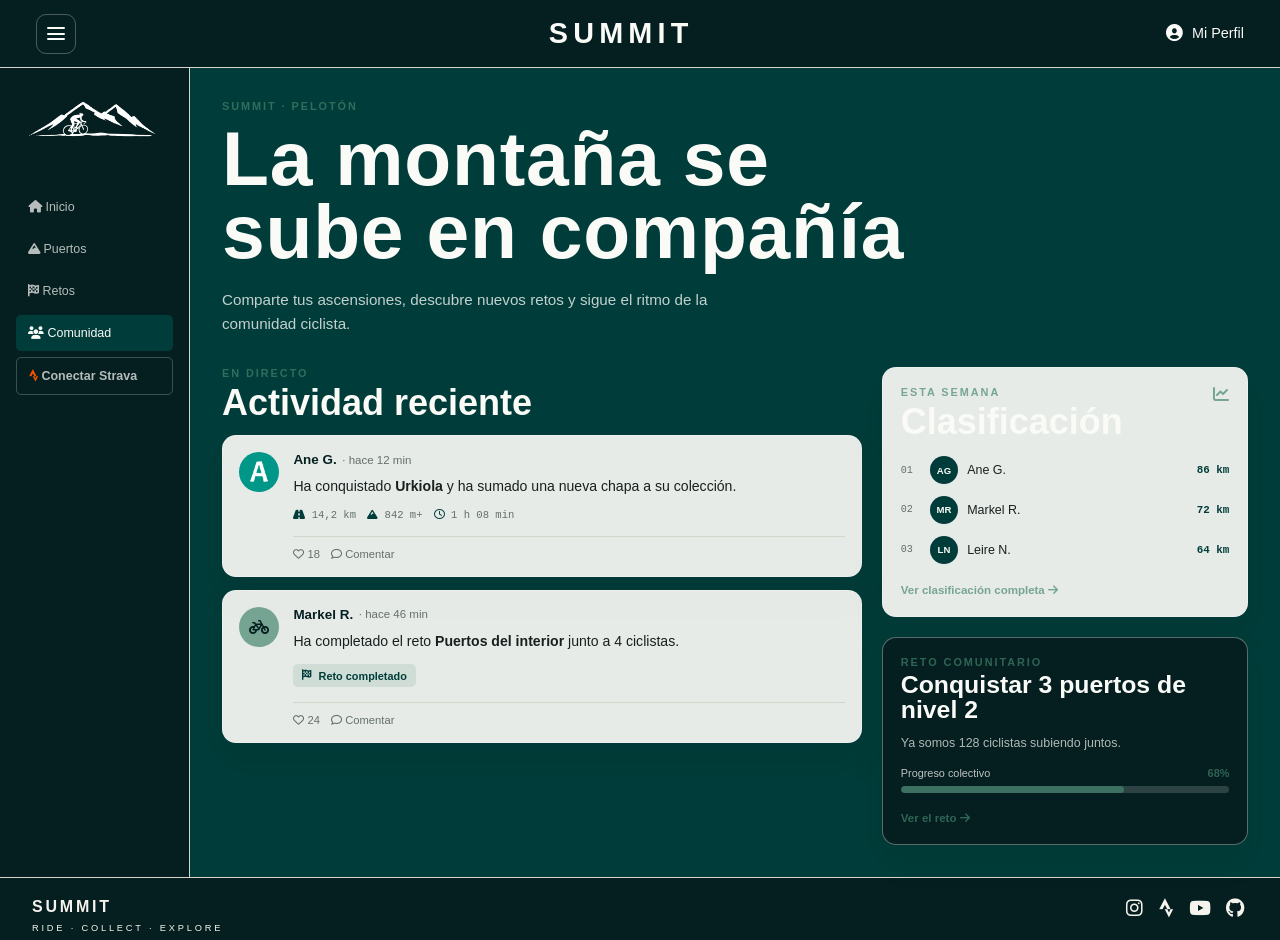
==== commit 17ca76e5: "more comm" ====
--- a/src/comunidad/comunidad.html
+++ b/src/comunidad/comunidad.html
@@ -77,16 +77,18 @@
                             <p class="section-kicker">EN DIRECTO</p>
                             <h2 id="actividad-title">Actividad reciente</h2>
                         </div>
-                        <a class="text-link" href="#actividad">Ver todo <i class="fa-solid fa-arrow-right"></i></a>
                     </div>
 
                     <article class="activity-card">
-                        <div class="activity-avatar"><img src="../../images/logo/summit_logo_filled.png" alt="Avatar de Ane"></div>
+                        <div class="activity-avatar"><img src="../../images/A.png" alt="Avatar de Ane"></div>
                         <div class="activity-content">
                             <div class="activity-meta"><strong>Ane G.</strong><span>· hace 12 min</span></div>
                             <p>Ha conquistado <strong>Urkiola</strong> y ha sumado una nueva chapa a su colección.</p>
-                            <div class="activity-stats"><span><i class="fa-solid fa-road"></i> 14,2 km</span><span><i class="fa-solid fa-mountain"></i> 842 m+</span><span><i class="fa-regular fa-clock"></i> 1 h 08 min</span></div>
-                            <div class="activity-actions"><a href="#aplaudir"><i class="fa-regular fa-heart"></i> 18</a><a href="#comentar"><i class="fa-regular fa-comment"></i> Comentar</a></div>
+                            <div class="activity-stats"><span><i class="fa-solid fa-road"></i> 14,2 km</span><span><i
+                                        class="fa-solid fa-mountain"></i> 842 m+</span><span><i
+                                        class="fa-regular fa-clock"></i> 1 h 08 min</span></div>
+                            <div class="activity-actions"><a href="#"><i class="fa-regular fa-heart"></i>
+                                    18</a><a href="#"><i class="fa-regular fa-comment"></i> Comentar</a></div>
                         </div>
                     </article>
 
@@ -96,7 +98,8 @@
                             <div class="activity-meta"><strong>Markel R.</strong><span>· hace 46 min</span></div>
                             <p>Ha completado el reto <strong>Puertos del interior</strong> junto a 4 ciclistas.</p>
                             <div class="activity-badge"><i class="fa-solid fa-flag-checkered"></i> Reto completado</div>
-                            <div class="activity-actions"><a href="#aplaudir"><i class="fa-regular fa-heart"></i> 24</a><a href="#comentar"><i class="fa-regular fa-comment"></i> Comentar</a></div>
+                            <div class="activity-actions"><a href="#"><i class="fa-regular fa-heart"></i>
+                                    24</a><a href="#"><i class="fa-regular fa-comment"></i> Comentar</a></div>
                         </div>
                     </article>
                 </section>
@@ -111,11 +114,15 @@
                             <i class="fa-solid fa-chart-line panel-icon"></i>
                         </div>
                         <ol class="ranking-list">
-                            <li><span class="ranking-position">01</span><span class="ranking-avatar">AG</span><span class="ranking-name">Ane G.</span><strong>86 km</strong></li>
-                            <li><span class="ranking-position">02</span><span class="ranking-avatar">MR</span><span class="ranking-name">Markel R.</span><strong>72 km</strong></li>
-                            <li><span class="ranking-position">03</span><span class="ranking-avatar">LN</span><span class="ranking-name">Leire N.</span><strong>64 km</strong></li>
+                            <li><span class="ranking-position">01</span><span class="ranking-avatar">AG</span><span
+                                    class="ranking-name">Ane G.</span><strong>86 km</strong></li>
+                            <li><span class="ranking-position">02</span><span class="ranking-avatar">MR</span><span
+                                    class="ranking-name">Markel R.</span><strong>72 km</strong></li>
+                            <li><span class="ranking-position">03</span><span class="ranking-avatar">LN</span><span
+                                    class="ranking-name">Leire N.</span><strong>64 km</strong></li>
                         </ol>
-                        <a class="panel-link" href="#ranking">Ver clasificación completa <i class="fa-solid fa-arrow-right"></i></a>
+                        <a class="panel-link" href="#">Ver clasificación completa <i
+                                class="fa-solid fa-arrow-right"></i></a>
                     </section>
 
                     <section class="community-panel challenge-panel" aria-labelledby="challenge-title">
@@ -124,7 +131,8 @@
                         <p class="challenge-copy">Ya somos 128 ciclistas subiendo juntos.</p>
                         <div class="progress-label"><span>Progreso colectivo</span><strong>68%</strong></div>
                         <div class="progress-track"><span></span></div>
-                        <a class="challenge-link" href="#reto">Ver el reto <i class="fa-solid fa-arrow-right"></i></a>
+                        <a class="challenge-link" href="../retos/retos.html">Ver el reto <i
+                                class="fa-solid fa-arrow-right"></i></a>
                     </section>
                 </aside>
             </div>
--- a/src/comunidad/stylesComunidad.css
+++ b/src/comunidad/stylesComunidad.css
@@ -109,7 +109,7 @@
     letter-spacing: 0.01em;
 }
 
-.community-heading > p:last-child {
+.community-heading>p:last-child {
     max-width: 34rem;
     margin: 1.25rem 0 0;
     color: rgba(250, 250, 247, 0.78);
@@ -229,7 +229,7 @@
     font-size: 0.72rem;
 }
 
-.activity-content > p {
+.activity-content>p {
     margin: 0.55rem 0 0.8rem;
     color: var(--text-primary);
     font-size: 0.88rem;
@@ -401,7 +401,7 @@
         font-size: clamp(2.4rem, 12vw, 3.5rem);
     }
 
-    .community-heading > p:last-child {
+    .community-heading>p:last-child {
         margin-top: 0.9rem;
         font-size: 0.82rem;
     }
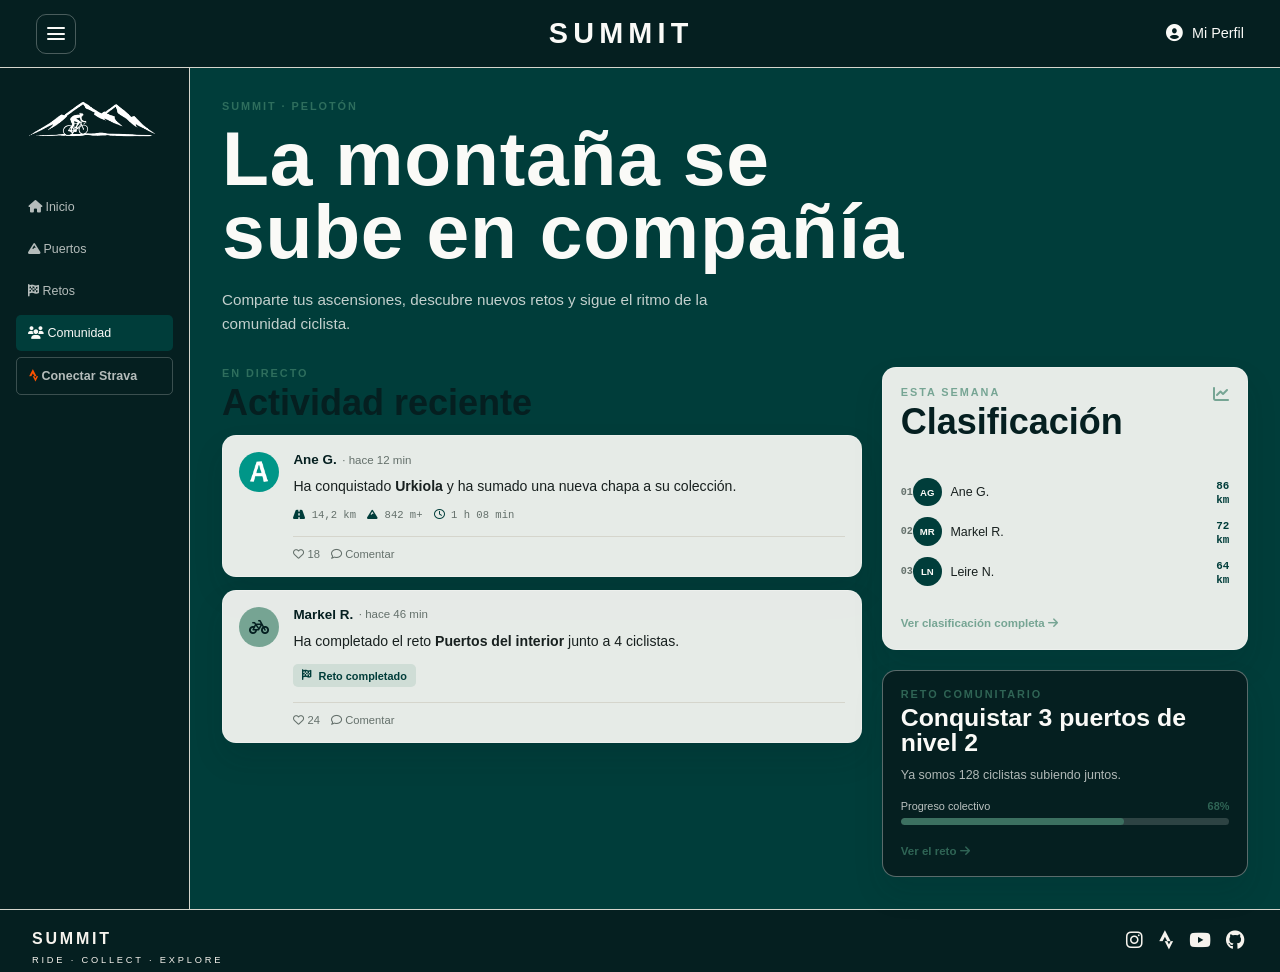
==== commit 26c5f3dc: "verificacion y arreglos" ====
--- a/src/comunidad/comunidad.html
+++ b/src/comunidad/comunidad.html
@@ -1,10 +1,11 @@
 <!DOCTYPE html>
 
-<html>
+<html lang="es">
 
 <head>
     <title>SUMMIT</title>
     <!-- Permite que el diseño use el ancho real de la pantalla del móvil. -->
+    <meta charset="utf-8">
     <meta name="viewport" content="width=device-width, initial-scale=1.0">
     <link rel="icon" href="../../images/logo/summit_logo_filled.png">
     <link rel="stylesheet" href="../general.css">
@@ -33,10 +34,10 @@
     <main>
         <aside class="sidebar">
             <div class="logo">
-                <img class="logo_sidebar" src="../../images/logo/summit_logo3.png">
+                <img class="logo_sidebar" src="../../images/logo/summit_logo3.png" alt="logo ubicado en el sidebar">
             </div>
             <div class="links">
-                <a href="../inicio/indexInicio.html" aria-current="page">
+                <a href="../inicio/indexInicio.html">
                     <i class="fa-solid fa-house"></i>
                     <span>Inicio</span>
                 </a>
@@ -51,7 +52,7 @@
                     <span>Retos</span>
                 </a>
 
-                <a class="is-active" href="#">
+                <a class="is-active" href="# " aria-current="page">
                     <i class="fa-solid fa-users"></i>
                     <span>Comunidad</span>
                 </a>
@@ -113,14 +114,36 @@
                             </div>
                             <i class="fa-solid fa-chart-line panel-icon"></i>
                         </div>
-                        <ol class="ranking-list">
-                            <li><span class="ranking-position">01</span><span class="ranking-avatar">AG</span><span
-                                    class="ranking-name">Ane G.</span><strong>86 km</strong></li>
-                            <li><span class="ranking-position">02</span><span class="ranking-avatar">MR</span><span
-                                    class="ranking-name">Markel R.</span><strong>72 km</strong></li>
-                            <li><span class="ranking-position">03</span><span class="ranking-avatar">LN</span><span
-                                    class="ranking-name">Leire N.</span><strong>64 km</strong></li>
-                        </ol>
+                        <table class="ranking-list">
+                            <thead class="ranking-table-head">
+                                <tr>
+                                    <th scope="col">Posición</th>
+                                    <th scope="col">Avatar</th>
+                                    <th scope="col">Ciclista</th>
+                                    <th scope="col">Distancia</th>
+                                </tr>
+                            </thead>
+                            <tbody>
+                                <tr>
+                                    <th class="ranking-position" scope="row">01</th>
+                                    <td><span class="ranking-avatar">AG</span></td>
+                                    <td class="ranking-name">Ane G.</td>
+                                    <td><strong>86 km</strong></td>
+                                </tr>
+                                <tr>
+                                    <th class="ranking-position" scope="row">02</th>
+                                    <td><span class="ranking-avatar">MR</span></td>
+                                    <td class="ranking-name">Markel R.</td>
+                                    <td><strong>72 km</strong></td>
+                                </tr>
+                                <tr>
+                                    <th class="ranking-position" scope="row">03</th>
+                                    <td><span class="ranking-avatar">LN</span></td>
+                                    <td class="ranking-name">Leire N.</td>
+                                    <td><strong>64 km</strong></td>
+                                </tr>
+                            </tbody>
+                        </table>
                         <a class="panel-link" href="#">Ver clasificación completa <i
                                 class="fa-solid fa-arrow-right"></i></a>
                     </section>
--- a/src/comunidad/stylesComunidad.css
+++ b/src/comunidad/stylesComunidad.css
@@ -145,7 +145,7 @@
 .section-heading h2,
 .community-panel h2 {
     margin: 0;
-    color: var(--color-snow);
+    color: var(--color-forest);
     font-family: var(--font-display);
     font-size: clamp(1.55rem, 3vw, 2.25rem);
     line-height: 1;
@@ -169,7 +169,7 @@
 .text-link:hover,
 .panel-link:hover,
 .challenge-link:hover {
-    color: var(--color-snow);
+    color: var(--color-mountain);
 }
 
 .activity-card,
@@ -290,26 +290,45 @@
 }
 
 .ranking-list {
-    display: grid;
-    gap: 0.7rem;
+    width: 100%;
     margin: 1rem 0;
+    border-collapse: separate;
+    border-spacing: 0 0.7rem;
     padding: 0;
-    list-style: none;
-}
-
-.ranking-list li {
-    display: flex;
+}
+
+.ranking-table-head {
+    position: absolute;
+    width: 1px;
+    height: 1px;
+    overflow: hidden;
+    clip: rect(0 0 0 0);
+    white-space: nowrap;
+}
+
+.ranking-list tr {
     align-items: center;
-    gap: 0.55rem;
     color: var(--text-primary);
     font-size: 0.78rem;
 }
 
 .ranking-position {
     width: 1.25rem;
+    padding: 0;
+    text-align: left;
     color: var(--text-secondary);
     font-family: var(--font-mono);
     font-size: 0.63rem;
+}
+
+.ranking-list td {
+    padding: 0;
+    vertical-align: middle;
+}
+
+.ranking-list td:nth-child(2) {
+    width: 2.35rem;
+    padding-right: 0.55rem;
 }
 
 .ranking-avatar {
@@ -325,7 +344,11 @@
 }
 
 .ranking-name {
-    flex: 1;
+    width: 100%;
+}
+
+.ranking-list td:last-child {
+    text-align: right;
 }
 
 .ranking-list strong {
